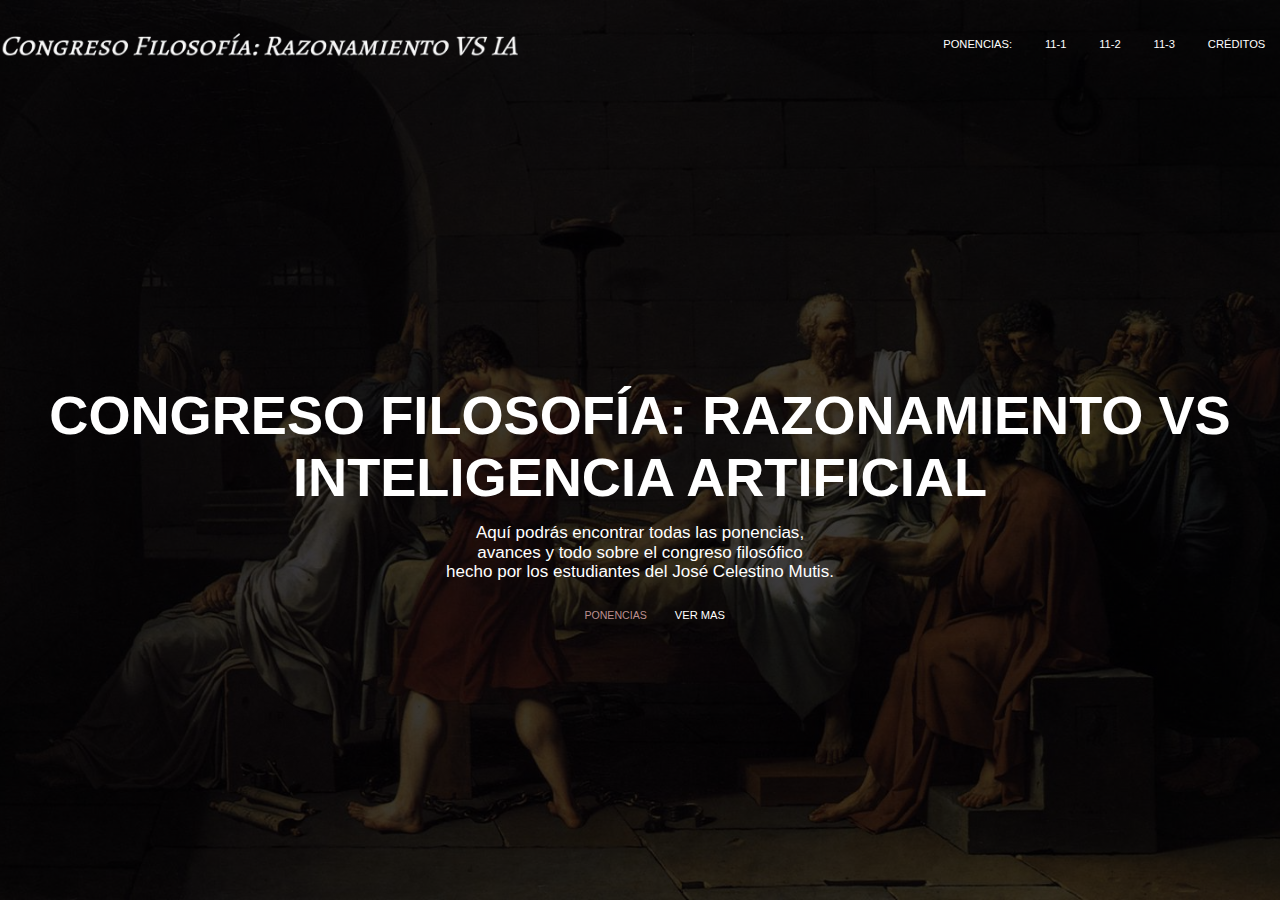
==== index.html @ 9d7d8179 "Add files via upload" ====
<!doctype html>
<html lang="en">
    <head>
    <meta charset="UTF-8">
    <meta name="viewport"
          content="width=device-width, initial-scale=0.8">
    <meta http-equiv="X-UA-Compatible" content="ie=edge">
    <link rel="stylesheet", href="style.css">
    <link rel="shortcut icon", href="Images/Simbolo Filosofia.png", type="image/x-icon">
    <title>Congreso Filosofia</title>
    <style>
        body{
            background-image: linear-gradient(rgba(0,0,0,0.75),rgba(0,0,0,0.75)),url(background.jpg);

    width: 100%;
    height: 100%;
    top: 0;
    background-size: cover;
    background-position: center;
    background-repeat: repeat-y;
    background-attachment: fixed;
    height: 100vh;
    z-index: -1;
}
    </style>
    </head>
        <body>
        <div class="banner">
            <div class="navbar">
                <img src="pixelcut-export-removebg-preview.png", class="logo">
                    <ul>
                        <li><a href="index.html">Ponencias:</a></li>
                        <li><a href="111.html">11-1</a></li>
                        <li><a href="112.html">11-2</a></li>
                        <li><a href="113.html">11-3</a></li>
                        <li><a href="creditos.html">Créditos</a></li>
                    </ul>
            </div>
             <div class="content">
                <h1>CONGRESO FILOSOFÍA: RAZONAMIENTO VS <br> INTELIGENCIA ARTIFICIAL</h1>
                <p>Aquí podrás encontrar todas las ponencias,<br> avances y todo sobre el congreso filosófico<br> hecho por los estudiantes del José Celestino Mutis.</p>
                </p>
                <div class="navbar2">
                    <ul>
                    <li><a href="https://drive.google.com/drive/folders/17Fdpe-9nqyC9dAkadqaYwtVaiaplSm-x?usp=sharing"></link>PONENCIAS</a></a>
                    <li><span></span>VER MAS</li>
                    </ul>
             </div>
            </div>
        </div>
        <br>
        
        <div class="Imagen"></div>
        <br>
        <h2></h2>
        </body>
</html>
---- style.css ----
*{
    margin: 0;
    font-family: sans-serif;

}
*{
    zoom: 95%;
}
.banner {
    width: 100%;
    height: 100%;
    top: 0;
    background-size: cover;
    background-position: center;
    background-repeat: repeat-y;
    background-attachment: fixed;
    height: 100vh;
    z-index: -1;
}

.galeria-container {
    background-color: transparent;
    pointer-events: none;
    overflow-y: auto;
    color: white;
}
.galeria-container img {
    position: relative; /* Posición relativa para que se superponga sobre el banner */
    z-index: 2; /* Mayor que el z-index del banner */
}
.navbar {
    width: 85;
    margin: auto;
    padding: 35px 0;
    display: flex;
    align-items: center;
    justify-content: space-between;
}

.logo {
    width: 700px;
    cursor: pointer;
    color: white;
    position: relative;
    top: -40px;
}
.navbar ul li {
    list-style-type: none;
    display: inline-block;
    margin: 0 20px;
    position: relative;
    top: -40px;
}
.navbar ul li a {
    text-decoration: none;
    color: #fff;
    text-transform: uppercase;
    
}
.navbar ul li::after {
    content: '';
    height: 3px;
    width: 0;
    background: rosybrown;
    position: absolute;
    left: 0;
    bottom: -6px;
    transition: 0.5s;
}
.navbar ul li:hover:after {
    width: 100%;
}
.content {
    width: 100%;
    position: absolute;
    top: 50%;
    transform: translateY(-50%);
    text-align: center;
    color: white;
}
.content h1 {
    font-size: 70px;
    margin-top: 120px;
    text-align: -20px;

}
.content p {
    margin: 20px auto;
    font-weight: 100;
    line-height: 25px;
    width: 1000px;
    font-size: 22px;
}
.navbar2 {
    position: relative;
    text-align: center;
    bottom: -50px;
}

.navbar2 ul li {
    list-style-type: none;
    display: inline-block;
    margin: 0 20px;
    position: relative;
    text-align: -40px;
    top: -40px;
    color: #fff;
}
.navbar2 ul li a {
    text-decoration: none;
    color: rosybrown;
    text-transform: uppercase;
    
}
.navbar2 ul li::after {
    content: '';
    height: 3px;
    width: 0;
    background: rosybrown;
    position: absolute;
    left: 0;
    bottom: -7px;
    transition: 0.5s;
}
.navbar2 ul li:hover:after {
    width: 100%;
}
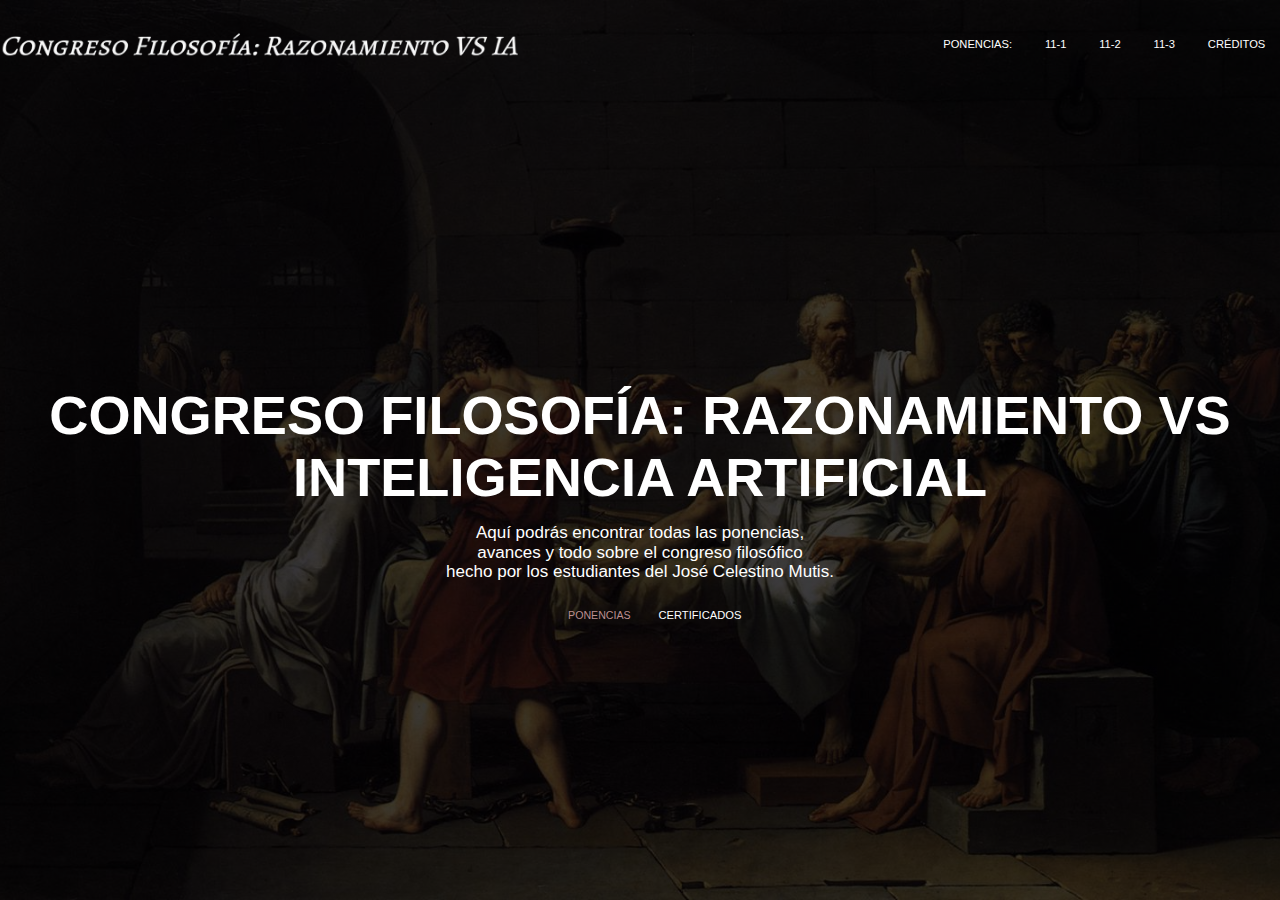
==== commit b79ec663: "Add files via upload" ====
--- a/index.html
+++ b/index.html
@@ -7,21 +7,32 @@
     <meta http-equiv="X-UA-Compatible" content="ie=edge">
     <link rel="stylesheet", href="style.css">
     <link rel="shortcut icon", href="Images/Simbolo Filosofia.png", type="image/x-icon">
+    <script src="111.js"></script>
+    <script src="112.js"></script>
+    <script src="113.js"></script>
     <title>Congreso Filosofia</title>
+
     <style>
-        body{
-            background-image: linear-gradient(rgba(0,0,0,0.75),rgba(0,0,0,0.75)),url(background.jpg);
-
-    width: 100%;
-    height: 100%;
-    top: 0;
-    background-size: cover;
-    background-position: center;
-    background-repeat: repeat-y;
-    background-attachment: fixed;
-    height: 100vh;
-    z-index: -1;
-}
+            @media (max-width: 989px) {
+                body {
+                background-color: #0d0c0c;
+            }
+        }
+            @media (min-width: 990px) {
+                body{
+                    background-image: linear-gradient(rgba(0,0,0,0.75),rgba(0,0,0,0.75)),url(background.jpg);
+        
+            width: 100%;
+            height: 100%;
+            top: 0;
+            background-size: cover;
+            background-position: center;
+            background-repeat: repeat-y;
+            background-attachment: fixed;
+            height: 100vh;
+            z-index: -1;
+        }
+            }
     </style>
     </head>
         <body>
@@ -43,7 +54,7 @@
                 <div class="navbar2">
                     <ul>
                     <li><a href="https://drive.google.com/drive/folders/17Fdpe-9nqyC9dAkadqaYwtVaiaplSm-x?usp=sharing"></link>PONENCIAS</a></a>
-                    <li><span></span>VER MAS</li>
+                    <li><span></span>CERTIFICADOS</li>
                     </ul>
              </div>
             </div>
--- a/style.css
+++ b/style.css
@@ -3,125 +3,339 @@
     font-family: sans-serif;
 
 }
-*{
-    zoom: 95%;
-}
-.banner {
-    width: 100%;
-    height: 100%;
-    top: 0;
-    background-size: cover;
-    background-position: center;
-    background-repeat: repeat-y;
-    background-attachment: fixed;
-    height: 100vh;
-    z-index: -1;
+@media (max-width: 989px) {
+    *{
+        zoom: 95%;
+    }
+    img.logo {
+        display: none;
+    }
+    .banner {
+        width: 100%;
+        height: 100%;
+        top: 0;
+        background-size: cover;
+        background-position: center;
+        background-repeat: repeat-y;
+        background-attachment: fixed;
+        height: 100vh;
+        z-index: -1;
+    }
+    .ponencias {
+        text-align: center;
+        position: absolute;
+        left: 15px;
+        text-decoration: none;
+        list-style-type: none;
+        top: 45px;
+    }
+    .ponencias a {
+        text-decoration: none;
+        list-style-type: none;
+        color: white;
+        bottom: 10px;
+    }
+    
+    .galeria-container {
+        background-color: transparent;
+        pointer-events: none;
+        overflow-y: auto;
+        color: white;
+    }
+    .galeria-container img {
+        position: relative; 
+        z-index: 2; 
+    }
+    .navbar {
+        width: 85;
+        margin: auto;
+        padding: 35px 0;
+        display: flex;
+        align-items: center;
+        justify-content: space-between;
+        top: 10%;
+        text-align: left;
+        left: 8px;
+    }
+    
+    .navbar ul li {
+        list-style-type: none;
+        display: inline-block;
+        margin: 0 20px;
+        position: relative;
+        top: -20px;
+    }
+    .navbar ul li a {
+        text-decoration: none;
+        color: #fff;
+        text-transform: uppercase;
+        
+    }
+    .navbar ul li::after {
+        content: '';
+        height: 3px;
+        width: 0;
+        background: rosybrown;
+        position: absolute;
+        left: 0;
+        bottom: -6px;
+        transition: 0.5s;
+    }
+    .navbar ul li:hover:after {
+        width: 100%;
+    }
+    .content {
+        width: 100%;
+        position: absolute;
+        top: 30%;
+        transform: translateY(-50%);
+        text-align: left;
+        color: white;
+        left: 9px;
+    }
+    .content h1 {
+        font-size: 40px;
+        margin-top: 120px;
+        text-align: -20px;
+        left: 5px;
+    }
+    .content p {
+        margin: 20px auto;
+        font-weight: 100;
+        line-height: 25px;
+        width: 1000px;
+        font-size: 22px;
+    }
+    .navbar2 {
+        position: relative;
+        text-align: left;
+        bottom: -50px;
+        left: 20px;
+    }
+    
+    .navbar2 ul li {
+        list-style-type: none;
+        display: inline-block;
+        margin: 0 20px;
+        position: relative;
+        text-align: -40px;
+        top: -40px;
+        color: #fff;
+    }
+    .navbar2 ul li a {
+        text-decoration: none;
+        color: rosybrown;
+        text-transform: uppercase;
+        
+    }
+    .navbar2 ul li::after {
+        content: '';
+        height: 3px;
+        width: 0;
+        background: rosybrown;
+        position: absolute;
+        left: 0;
+        bottom: -7px;
+        transition: 0.5s;
+    }
+    .navbar2 ul li:hover:after {
+        width: 100%;
+    }
+    div.galeria {
+        margin: 5px 15px;
+        float: left;
+        width: 33.5vh;
+    }
+    div.galeria img {
+        width: 33.5vh;
+        height: 50vh;
+    }
+    div.galeria:hover {
+        border: 1px solid ros;
+        transform: rotate(-3deg);
+    }
+    div.pie {
+        text-align: center;
+        padding: 10px;
+        color: white;
+        font-size: 10px; 
+    }
+    
+    .galeria {
+        height: 50vh;
+    }
 }
 
-.galeria-container {
-    background-color: transparent;
-    pointer-events: none;
-    overflow-y: auto;
-    color: white;
-}
-.galeria-container img {
-    position: relative; /* Posición relativa para que se superponga sobre el banner */
-    z-index: 2; /* Mayor que el z-index del banner */
-}
-.navbar {
-    width: 85;
-    margin: auto;
-    padding: 35px 0;
-    display: flex;
-    align-items: center;
-    justify-content: space-between;
+@media (min-width: 991px) {
+    *{
+        zoom: 95%;
+    }
+    .banner {
+        width: 100%;
+        height: 100%;
+        top: 0;
+        background-size: cover;
+        background-position: center;
+        background-repeat: repeat-y;
+        background-attachment: fixed;
+        height: 100vh;
+        z-index: -1;
+    }
+    .ponencias {
+        text-align: center;
+        position: absolute;
+        left: 500px;
+        text-decoration: none;
+        list-style-type: none;
+        top: 140px;
+    }
+    .ponencias a {
+        text-decoration: none;
+        list-style-type: none;
+        color: white;
+        bottom: 10px;
+    }
+    
+    .galeria-container {
+        background-color: transparent;
+        pointer-events: none;
+        overflow-y: auto;
+        color: white;
+        top: 10px;
+    }
+    .galeria-container img {
+        position: relative; 
+        z-index: 2; 
+    }
+    .navbar {
+        width: 85;
+        margin: auto;
+        padding: 35px 0;
+        display: flex;
+        align-items: center;
+        justify-content: space-between;
+    }
+    
+    .logo {
+        width: 700px;
+        cursor: pointer;
+        color: white;
+        position: relative;
+        top: -40px;
+    }
+    .navbar ul li {
+        list-style-type: none;
+        display: inline-block;
+        margin: 0 20px;
+        position: relative;
+        top: -40px;
+    }
+    .navbar ul li a {
+        text-decoration: none;
+        color: #fff;
+        text-transform: uppercase;
+        
+    }
+    .navbar ul li::after {
+        content: '';
+        height: 3px;
+        width: 0;
+        background: rosybrown;
+        position: absolute;
+        left: 0;
+        bottom: -6px;
+        transition: 0.5s;
+    }
+    .navbar ul li:hover:after {
+        width: 100%;
+    }
+    .content {
+        width: 100%;
+        position: absolute;
+        top: 50%;
+        transform: translateY(-50%);
+        text-align: center;
+        color: white;
+    }
+    .content h1 {
+        font-size: 70px;
+        margin-top: 120px;
+        text-align: -20px;
+    
+    }
+    .content p {
+        margin: 20px auto;
+        font-weight: 100;
+        line-height: 25px;
+        width: 1000px;
+        font-size: 22px;
+    }
+    .navbar2 {
+        position: relative;
+        text-align: center;
+        bottom: -50px;
+    }
+    
+    .navbar2 ul li {
+        list-style-type: none;
+        display: inline-block;
+        margin: 0 20px;
+        position: relative;
+        text-align: -40px;
+        top: -40px;
+        color: #fff;
+    }
+    .navbar2 ul li a {
+        text-decoration: none;
+        color: rosybrown;
+        text-transform: uppercase;
+        
+    }
+    .navbar2 ul li::after {
+        content: '';
+        height: 3px;
+        width: 0;
+        background: rosybrown;
+        position: absolute;
+        left: 0;
+        bottom: -7px;
+        transition: 0.5s;
+    }
+    .navbar2 ul li:hover:after {
+        width: 100%;
+    }
+    div.galeria {
+        margin: 10px 20px;
+        box-shadow: 0 4px 8px 0 rosybrown, 0 6px 20px 0 rgba(0,0,0,0.19);
+        float: left;
+        width: 42.5vh;
+    }
+    div.galeria img {
+        width: 47vh;
+        height: 70vh;
+    }
+    div.galeria:hover {
+        border: 1px solid ros;
+        transform: rotate(-3deg);
+    }
+    div.pie {
+        text-align: center;
+        text-shadow: 2px 2px 5px rosybrown;
+        padding: 10px;
+        color: white;
+        font-size: 0.95vw; 
+    }
+    
+    .galeria {
+        height: 72vh;
+    
+    }
+
 }
 
-.logo {
-    width: 700px;
-    cursor: pointer;
-    color: white;
-    position: relative;
-    top: -40px;
-}
-.navbar ul li {
-    list-style-type: none;
-    display: inline-block;
-    margin: 0 20px;
-    position: relative;
-    top: -40px;
-}
-.navbar ul li a {
-    text-decoration: none;
-    color: #fff;
-    text-transform: uppercase;
-    
-}
-.navbar ul li::after {
-    content: '';
-    height: 3px;
-    width: 0;
-    background: rosybrown;
-    position: absolute;
-    left: 0;
-    bottom: -6px;
-    transition: 0.5s;
-}
-.navbar ul li:hover:after {
-    width: 100%;
-}
-.content {
-    width: 100%;
-    position: absolute;
-    top: 50%;
-    transform: translateY(-50%);
-    text-align: center;
-    color: white;
-}
-.content h1 {
-    font-size: 70px;
-    margin-top: 120px;
-    text-align: -20px;
-
-}
-.content p {
-    margin: 20px auto;
-    font-weight: 100;
-    line-height: 25px;
-    width: 1000px;
-    font-size: 22px;
-}
-.navbar2 {
-    position: relative;
-    text-align: center;
-    bottom: -50px;
-}
-
-.navbar2 ul li {
-    list-style-type: none;
-    display: inline-block;
-    margin: 0 20px;
-    position: relative;
-    text-align: -40px;
-    top: -40px;
-    color: #fff;
-}
-.navbar2 ul li a {
-    text-decoration: none;
-    color: rosybrown;
-    text-transform: uppercase;
-    
-}
-.navbar2 ul li::after {
-    content: '';
-    height: 3px;
-    width: 0;
-    background: rosybrown;
-    position: absolute;
-    left: 0;
-    bottom: -7px;
-    transition: 0.5s;
-}
-.navbar2 ul li:hover:after {
-    width: 100%;
-}+/* SI profesora, somos lo perfectamente capacitados para haber hecho la pagina del congreso, muchas gracias por todo, queremos llorar
+y la verdad, que ganas de llorar, gano el bucaramanga, pero nosotros no...
+aqui dejamos nuestra carta a la profe, el que lo vea, que pro que eres, pero ya no aguantamos, muchos dias sin dormir, y programando todo esto,
+si el instructor dario ve esto, la buena, lqm
+pero esto no es lo nuestro, somos mas de apps, apps web pero apps
+adios... */